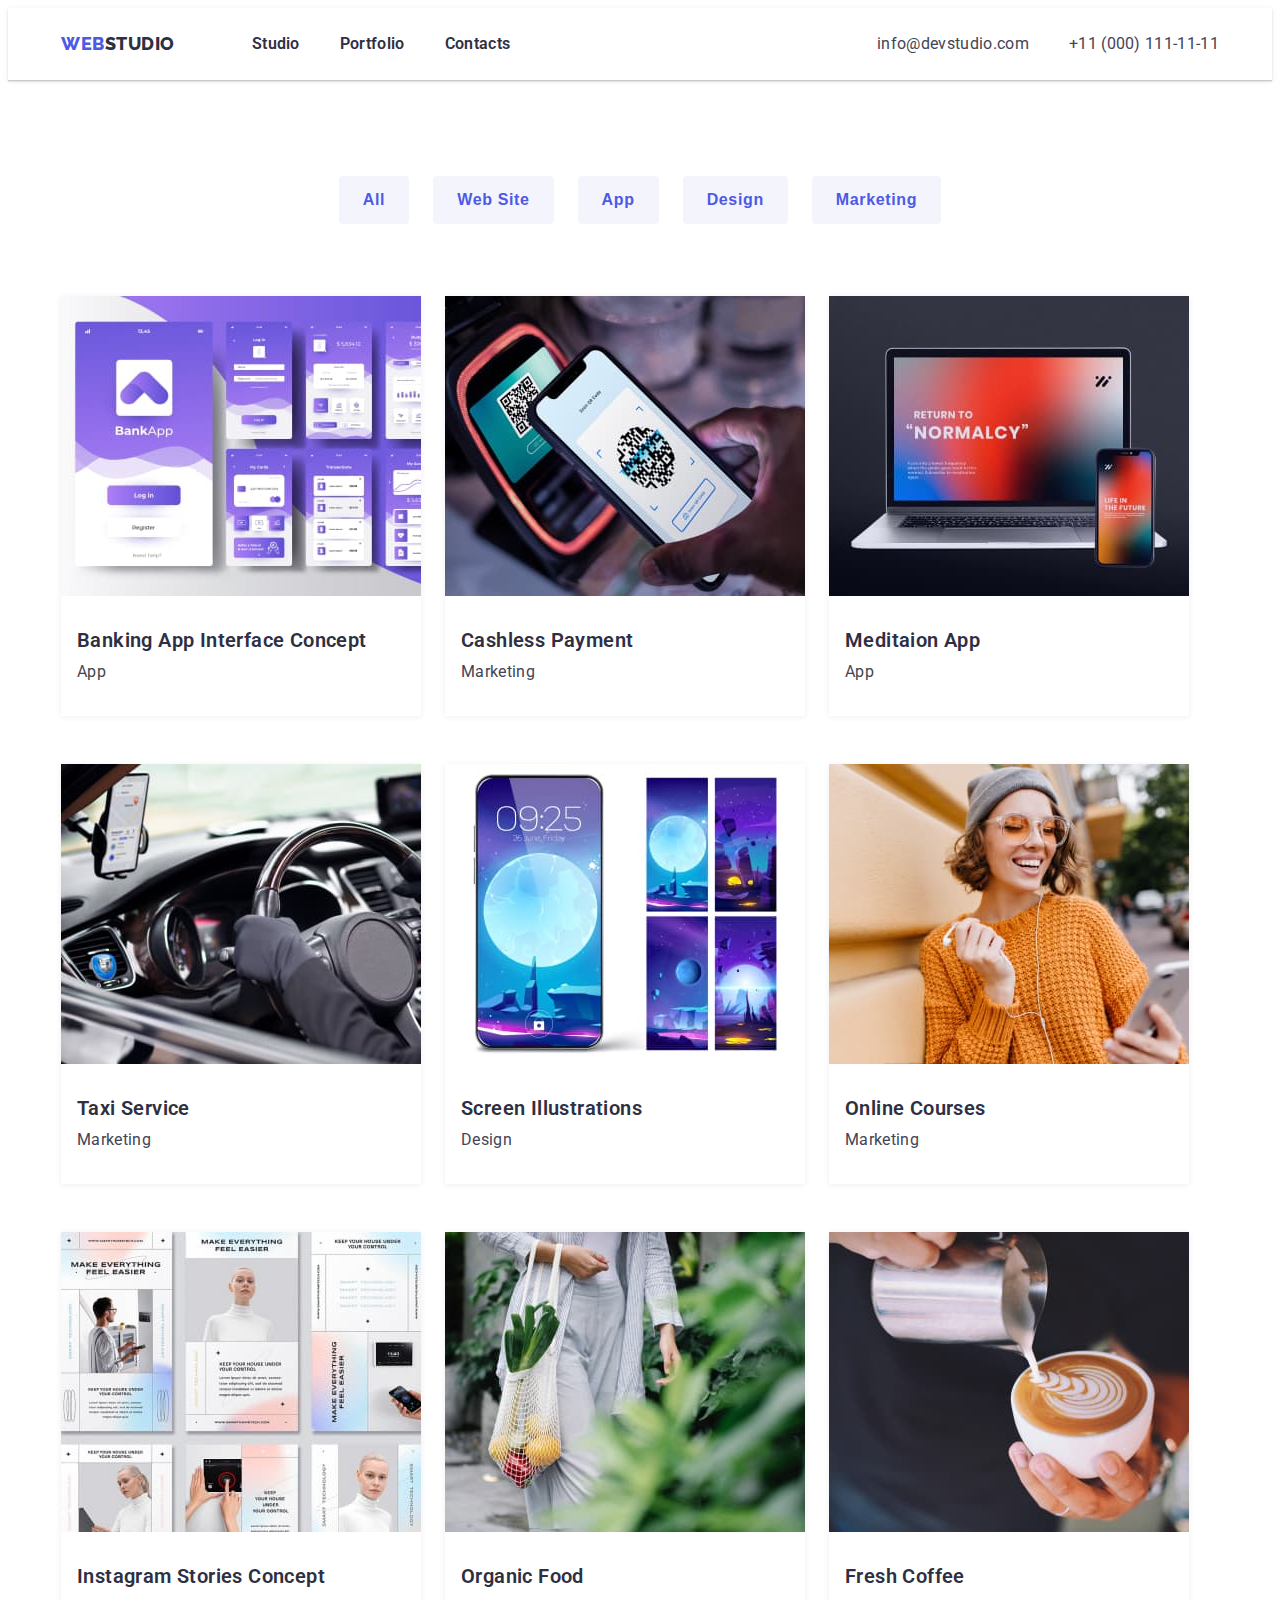
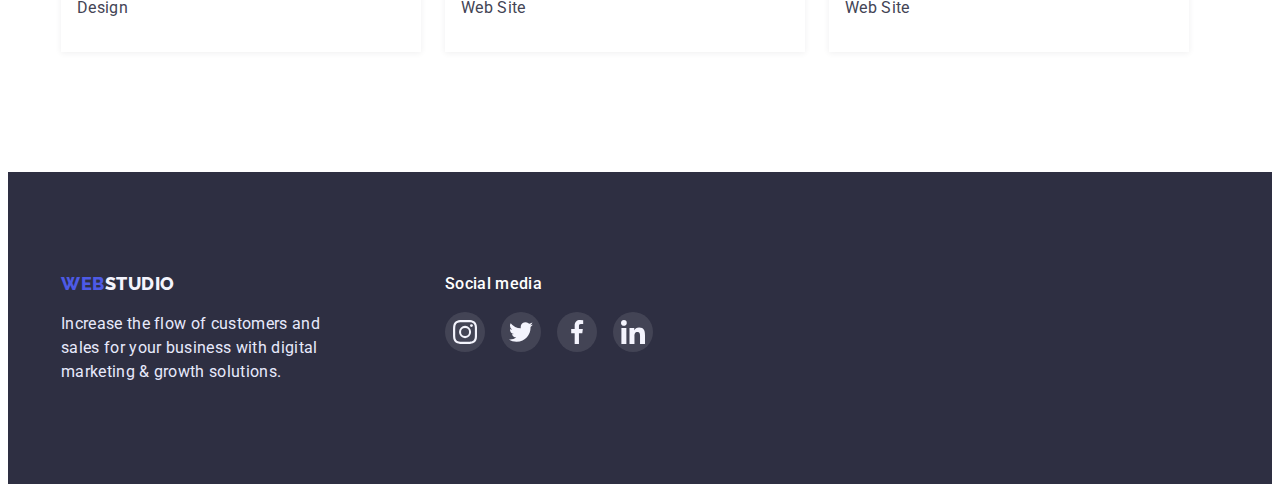
==== portfolio.html @ 005347cf "Initial commit" ====
<!DOCTYPE html>
<html lang="en">
  <head>
    <meta charset="UTF-8" />
    <meta http-equiv="X-UA-Compatible" content="IE=edge" />
    <meta name="viewport" content="width=device-width, initial-scale=1.0" />
    <title>Studio</title>
    <link
      rel="stylesheet"
      href="https://cdnjs.cloudflare.com/ajax/libs/modern-normalize/1.1.0/modern-normalize.min.css"
      integrity="sha512-wpPYUAdjBVSE4KJnH1VR1HeZfpl1ub8YT/NKx4PuQ5NmX2tKuGu6U/JRp5y+Y8XG2tV+wKQpNHVUX03MfMFn9Q=="
      crossorigin="anonymous"
      referrerpolicy="no-referrer"
    />
    <link rel="stylesheet" href="css/style.css" />
    <link rel="preconnect" href="https://fonts.googleapis.com" />
    <link rel="preconnect" href="https://fonts.gstatic.com" crossorigin />
    <link
      href="https://fonts.googleapis.com/css2?family=Raleway:wght@800&family=Roboto:wght@400;700&display=swap"
      rel="stylesheet"
    />
  </head>

  <body>
    <header class="header">
      <div class="container">
        <nav class="main-nav">
          <a class="logo list link" href="/"><span>WEB</span>STUDIO</a>
          <ul class="nav-list list">
            <li class="item">
              <a href="./index.html" class="nav-link link">Studio</a>
            </li>
            <li class="item">
              <a href="./portfolio.html" class="nav-link link">Portfolio</a>
            </li>
            <li class="item"><a href="/" class="nav-link link">Contacts</a></li>
          </ul>
        </nav>
        <ul class="contacts list">
          <li class="item">
            <a href="mailto:info@devstudio.com" class="contact link"
              >info@devstudio.com</a
            >
          </li>
          <li class="item">
            <a href="tel:+110001111111" class="contact link"
              >+11 (000) 111-11-11</a
            >
          </li>
        </ul>
      </div>
    </header>

    <main>
      <section class="portfolio section">
        <div class="container">
          <h1 class="visually-hidden">Portfolio</h1>
          <ul class="btn-list list">
            <li class="item">
              <button type="button" class="button">All</button>
            </li>
            <li class="item">
              <button type="button" class="button">Web Site</button>
            </li>
            <li class="item">
              <button type="button" class="button">App</button>
            </li>
            <li class="item">
              <button type="button" class="button">Design</button>
            </li>
            <li class="item">
              <button type="button" class="button">Marketing</button>
            </li>
          </ul>
        </div>

  <div class="container">
    <ul class="photo-items list">
      <li class="photo-element">
        <a class="portfolio-img" href="/">
          <img class="pic" width="360" height="300" src="./images/photo8.jpg" alt="App" />
        <div class="project-wrapper">
          <h3 class="name-list">Banking App Interface Concept</h3>
          <p class="description">App</p>
        </div>
        </a>
      </li>
  
      </li>
      <li class="photo-element">
        <a class="portfolio-img" href="/">
          <img class="pic" width="360" height="300" src="./images/photo9.jpg" alt="blue" />
        <div class="project-wrapper">
          <h3 class="name-list">Cashless Payment</h3>
          <p class="description">Marketing</p>
        </div>
        </a>
      </li>
  
      <li class="photo-element">
        <a class="portfolio-img" href="/">
          <img class="pic" width="360" height="300" src="./images/photo10.jpg" alt="computer" />
        <div class="project-wrapper">
          <h3 class="name-list">Meditaion App</h3>
          <p class="description">App</p>
        </div>
        </a>
      </li>
  
      <li class="photo-element">
        <a class="portfolio-img" href="/">
          <img class="pic" width="360" height="300" src="./images/photo11.jpg" alt="machine" />
        <div class="project-wrapper">
          <h3 class="name-list">Taxi Service</h3>
          <p class="description">Marketing</p>
        </div>
        </a>
      </li>
  
      <li class="photo-element">
        <a class="portfolio-img" href="/">
          <img class="pic" width="360" height="300" src="./images/photo12.jpg" alt="phone" />
        <div class="project-wrapper">
          <h3 class="name-list">Screen Illustrations</h3>
          <p class="description">Design</p>
        </div>
        </a>
      </li>
  
      <li class="photo-element">
        <a class="portfolio-img" href="/">
          <img class="pic" width="360" height="300" src="./images/photo13.jpg" alt="women" />
        <div class="project-wrapper">
          <h3 class="name-list">Online Courses</h3>
          <p class="description">Marketing</p>
        </div>
        </a>
      </li>
  
      <li class="photo-element">
        <a class="portfolio-img" href="/">
          <img class="pic" width="360" height="300" src="./images/photo14.jpg" alt="design" />
        <div class="project-wrapper">
          <h3 class="name-list">Instagram Stories Concept</h3>
          <p class="description">Design</p>
        </div>
        </a>
      </li>
  
      <li class="photo-element">
        <a class="portfolio-img" href="/">
          <img class="pic" width="360" height="300" src="./images/photo15.jpg" alt="shopper" />
        <div class="project-wrapper">
          <h3 class="name-list">Organic Food</h3>
          <p class="description">Web Site</p>
        </div>
        </a>
      </li>
  
      <li class="photo-element">
        <a class="portfolio-img" href="/">
          <img class="pic" width="360" height="300" src="./images/photo16.jpg" alt="coffe" />
        <div class="project-wrapper">
          <h3 class="name-list">Fresh Coffee</h3>
          <p class="description">Web Site</p>
        </div>
        </a>
      </li>
    </ul>
  </div>
  </section>
  </main>
        
  <footer class="footer">
    <div class="footer-container container">
      <div class="footer-secondary">
        <a class="footer-logo link list" href="/"><span>WEB</span>STUDIO</a>
        <p class="footer-copy">
          Increase the flow of customers and sales for your business with
          digital marketing & growth solutions.
        </p>
      </div>
      <div class="footer-social-link">
        <p class="footer-title">Social media</p>
        <ul class="social-link-list list">
          <li class="social-list-item">
            <a class="social-link-icon link" href="https://www.instagram.com/"><svg class="social-icon">
                <use href="./images/icons.svg#icon-instagram"></use>
              </svg>
            </a>
          </li>
          <li class="social-list-item">
            <a class="social-link-icon" href="https://www.twitter.com/"><svg class="social-icon">
                <use href="./images/icons.svg#icon-twitter"></use>
              </svg>
            </a>
          </li>
          <li class="social-list-item">
            <a class="social-link-icon" href="https://www.facebook.com/"><svg class="social-icon">
                <use href="./images/icons.svg#icon-facebook"></use>
              </svg>
            </a>
          </li>
          <li class="social-list-item">
            <a class="social-link-icon" href="https://www.linkedin.com/"><svg class="social-icon">
                <use href="./images/icons.svg#icon-linkedin"></use>
              </svg>
            </a>
          </li>
        </ul>
      </div>
    </div>
  </footer>
  </body>
  </html>
---- css/style.css ----
:root {
    --primary-text-color: #434455;
    --title-text-color: #2E2F42;
    --accent-clor: #4D5AE5;
    --primary-white-color: #FFFFFF;
    --secondary-color: #F4F4FD;
    --footer-text-color: #E7E9FC;
    --active-btm-color: #404bbf;
}

.list {
    list-style: none;
    padding: 0;
    margin: 0;
}

.link {
    text-decoration: none;
}

body {
    background-color: var(--primary-white-color);
    color: var(--primary-text-color);

    font-family: Roboto, sans-serif;
    letter-spacing: 0.02em;
    font-size: 16px;
}

img{
    display: block;
    max-width: 100%;
    height: auto;
}

.section {
    padding-top: 120px;
    padding-bottom: 120px;
}


.container {
    width: 1158px;
    margin: 0 auto;
    padding: 0 15px;
}

a {
    text-decoration: none;
}

h1,
h2,
h3,
p {
    margin: 0;
    padding: 0;
}

.header {
    box-shadow: 0px 2px 1px rgba(46, 47, 66, 0.08), 0px 1px 1px rgba(46, 47, 66, 0.16),
        0px 1px 6px rgba(46, 47, 66, 0.08);
}

/* logo */

.logo {
    font-family: 'Raleway';
    font-weight: 800;
    font-size: 18px;
    line-height: 1.33;
    letter-spacing: 0.03em;
    text-transform: uppercase;
    color: var(--title-text-color)
}

.logo {
    padding-top: 24px;
    padding-bottom: 24px;
}

.logo span {
    color: var(--accent-clor);
}

.main-nav,
header .container {
    display: flex;
    align-items: center;
}

.nav-list {
    display: flex;
    margin-left: 77px;
}

.nav-list .item:not(:last-child) {
    margin-right: 40px;
}

.nav-link {
    padding: 24px 0;
    display: block;

    font-weight: 600;
    line-height: 1.5;
    color: var(--title-text-color)
}

.nav-link:hover,
.nav-link:focus {
    color: var(--accent-clor);
}

.contacts.list {
    display: flex;
    margin-left: auto;
}

.contacts .item:last-child {
    margin-left: 40px;
}

.contact {
    padding: 24px 0;

    line-height: 1.5;
    color: var(--primary-text-color)
}


.contact:hover,
.contact:focus {
    color: var(--accent-clor)
}

.hero {
    background-image: linear-gradient(to right, rgba(46, 47, 66, 0.7), rgba(46, 47, 66, 0.7)),
        url(../images/photo17.jpg);
    background-repeat: no-repeat;
    background-position: center;
    text-align: center;
    padding-top: 192px;
    padding-bottom: 192px;
    max-width: 1440px;
    margin: 0 auto;
}

.hero-title {
    margin: 0 auto 48px;
    width: 492px;

    font-weight: 600;
    font-size: 56px;
    line-height: 1;
    color: var(--primary-white-color);
}

.btm {
    padding: 16px 32px;
    min-width: 170px;

    font-weight: 600;
    font-size: inherit;
    line-height: 1.18;
    letter-spacing: 0.04em;
    display: inline-block;

    box-shadow: 0px 4px 4px rgba(0, 0, 0, 0.15);
    border-radius: 4px;

    color: var(--primary-white-color);
    background-color: var(--accent-clor);

    cursor: pointer;
    border: none;
}

.btm:hover,
.btm:focus {
    box-shadow: 0px 1px 6px rgba(46, 47, 66, 0.08), 0px 1px 1px rgba(46, 47, 66, 0.16),
        0px 2px 1px rgba(46, 47, 66, 0.08);
}

.btm:active {
    background-color: var(--active-btm-color);
}


.visually-hidden {
    position: absolute;
    width: 1px;
    height: 1px;
    margin: -1px;
    border: 0;
    padding: 0;

    white-space: nowrap;
    clip-path: inset(100%);
    clip: rect(0 0 0 0);
    overflow: hidden;
}

.text .benefits {
    display: flex;
}

.text .item:not(:last-child) {
    margin-right: 24px;
}

.benefits-title {
    margin-bottom: 8px;
    font-weight: 600;
    font-size: 20px;
    line-height: 1.2;
    color: var(--title-text-color)
}

.benefits-text {
    margin: 0;
    width: 264px;

    line-height: 1.5;
    color: var(--primary-text-color);
}

.section-title {
    margin-bottom: 72px;

    font-weight: 600;
    font-size: 36px;
    line-height: 1.1;
    text-align: center;
    text-transform: capitalize;
    color: var(--title-text-color);
}

.affairs {
    padding-top: 0;
}

.affairs .list {
    display: flex;
}

.affairs .item:not(:last-child) {
    margin-right: 24px;
}


.subject {
    background-color: var(--secondary-color);
}
.subject .list {
    display: flex;
    text-align: center;
    gap: 24px;
}

.team-card {
    background-color: var(--primary-white-color);
    box-shadow: 0px 1px 6px rgba(46, 47, 66, 0.08), 0px 1px 1px rgba(46, 47, 66, 0.16),
        0px 2px 1px rgba(46, 47, 66, 0.08);
    border-radius: 0px 0px 4px 4px;
    padding-bottom: 32px;
}

.text .team-card:not(:last-child) {
    margin-right: 24px;
}

.team-name {
    margin-bottom: 8px;

    font-weight: 600;
    font-size: 20px;
    line-height: 1.2;
    color: var(--title-text-color);
}

.team-position {

    line-height: 1.5;
    color: var(--primary-text-color)
}


.footer {
    background-color: var(--title-text-color)
}

.footer {
    padding-top: 100px;
    padding-bottom: 100px;
}

.footer-copy {
    line-height: 1.5;
    color: var(--footer-text-color)
}

.footer-copy {
    width: 264px;
}

.footer-logo {
    font-family: 'Raleway';
    font-weight: 800;
    font-size: 18px;
    line-height: 1.33;
    letter-spacing: 0.03em;
    display: inline-block;

    margin-bottom: 16px;
    padding: 0;

    color: var(--secondary-color)
}

.footer-logo span {
    color: var(--accent-clor);
}

/* Portfolio*/

.portfolio {
    padding-top: 96px;
}

.button {
    padding: 12px 24px;

    font-weight: 600;
    font-size: inherit;
    line-height: 1.5;
    letter-spacing: 0.04em;
    display: inline-block;

    color: var(--accent-clor);
    background-color: var(--secondary-color);
    border: 1px solid var(--accent-color);
    border-radius: 4px;

    cursor: pointer;
    border: none;
}

.button:hover,
.button:focus {
    color: var(--footer-text-color);
    background-color: var(--accent-clor);
    box-shadow:0px 3px 1px rgba(0, 0, 0, 0.1), 0px 2px 1px rgba(0, 0, 0, 0.08),
     0px 2px 2px rgba(0, 0, 0, 0.12);
}

.button:active {
    background-color: var(--active-btm-color);
    box-shadow: 0px 4px 4px rgba(0, 0, 0, 0.15);
}

.button:current {
    background: var(--accent-clor);
    box-shadow: 0px 3px 1px rgba(0, 0, 0, 0.1), 0px 2px 1px rgba(0, 0, 0, 0.08),
        0px 2px 2px rgba(0, 0, 0, 0.12);
}

.btn-list {
    display: flex;
    justify-content: center;
    margin-bottom: 72px;
}

.btn-list .item:not(:last-child) {
    margin-right: 24px;
}

.photo-items {
    display: flex;
    flex-wrap: wrap;
}

.portfolio-img{
    display: block;
}

.portfolio-img:hover,
.portfolio-img:focus{
    box-shadow: 0px 1px 6px rgba(46, 47, 66, 0.08), 0px 1px 1px rgba(46, 47, 66, 0.16),
        0px 2px 1px rgba(46, 47, 66, 0.08);
}
.photo-element:not(:nth-child(3n)) {
    margin-right: 24px;
}

.photo-element:not(:nth-last-child(-n + 3)) {
    margin-bottom: 48px;
}

.photo-element {
    display: block;
    box-shadow: 0px 1px 6px rgba(46, 47, 66, 0.08);
}

.photo-element:hover,
.photo-element:focus{
box-shadow: 0px 1px 6px rgba(46, 47, 66, 0.08), 0px 1px 1px rgba(46, 47, 66, 0.16),
        0px 2px 1px rgba(46, 47, 66, 0.08);
}

.name-list {
    font-weight: 600;
    font-size: 20px;
    line-height: 1.2em;
    letter-spacing: 0.02em;
    color: var(--title-text-color)
}

.description {
    font-weight: 400;
    line-height: 1.5em;
    letter-spacing: 0.02em;
    color: var(--primary-text-color);

}
   
.description {
 margin-top: 8px;
}

.photo-items a {
    color: var(--primary-text-color)
}

.project-wrapper{
    padding: 32px 0;
    padding-left: 16px;
}

/* icon*/

.icon {
    display: flex;
    justify-content: center;
    align-items: center;
    border-radius: 4px;
    margin-bottom: 8px;
    height: 112px;
    background-color: #F4F4FD;
}

.text-icon{
    width: 106px;
    height: 60px;
}

.social-link-list-item {
    width: 40px;
    height: 40px;
}

.social-link-icon {
    background-color: var(--accent-clor);
    border-radius: 50%;
    width: 100%;
    height: 100%;

    display: inline-flex;
    align-items: center;
    justify-content: center;
}

.social-icon {
    fill: var(--secondary-color);
    width: 16px;
    height: 16px;

    display: inline-block;
    align-items: center;
}

.social-link-list {
    gap: 24px;
    justify-content: center;
    margin-top: 12px;
}

.client-list {
    display: flex;
    gap: 24px;
}

.client-list-item {
    width: 168px;
}

.client-link {
    display: inline-flex;
    width: 100%;
    height: 88px;

    justify-content: center;
    align-items: center;

    border: 1px solid #8e8f99;
    border-radius: 4px;
    fill: #8e8f99;
}

.client-icon {
    width: 104px;
    height: 56px;
}

.client-icon :hover,
.client-icon :focus {
    fill: var(--accent-clor);
}

.client-link:hover,
.client-link:focus {
    border: 1px solid var(--accent-clor);
    fill: var(--accent-clor);
}

.footer-container{
    display: flex;
}

.footer-secondary{
    margin-right: 120px;
}

.footer-title {
    color: var(--primary-white-color);
    font-weight: 500;
    line-height: 1.5;
    margin-bottom: 16px;
    letter-spacing: 0.02em;
}

.footer-social-link .social-link-list {
    display: flex;
    gap: 16px;
    margin: 0;
}

.footer-social-link .social-list-item {
    width: 40px;
    height: 40px;
}

.footer-social-link .social-link-icon {
    background-color: rgba(255, 255, 255, 0.1);
}

.footer-social-link .social-icon {
    width: 24px;
    height: 24px;
}

.footer-social-link .social-link-icon:hover,
.footer-social-link .social-link-icon:focus {
    background-color: #31d0aa;
}
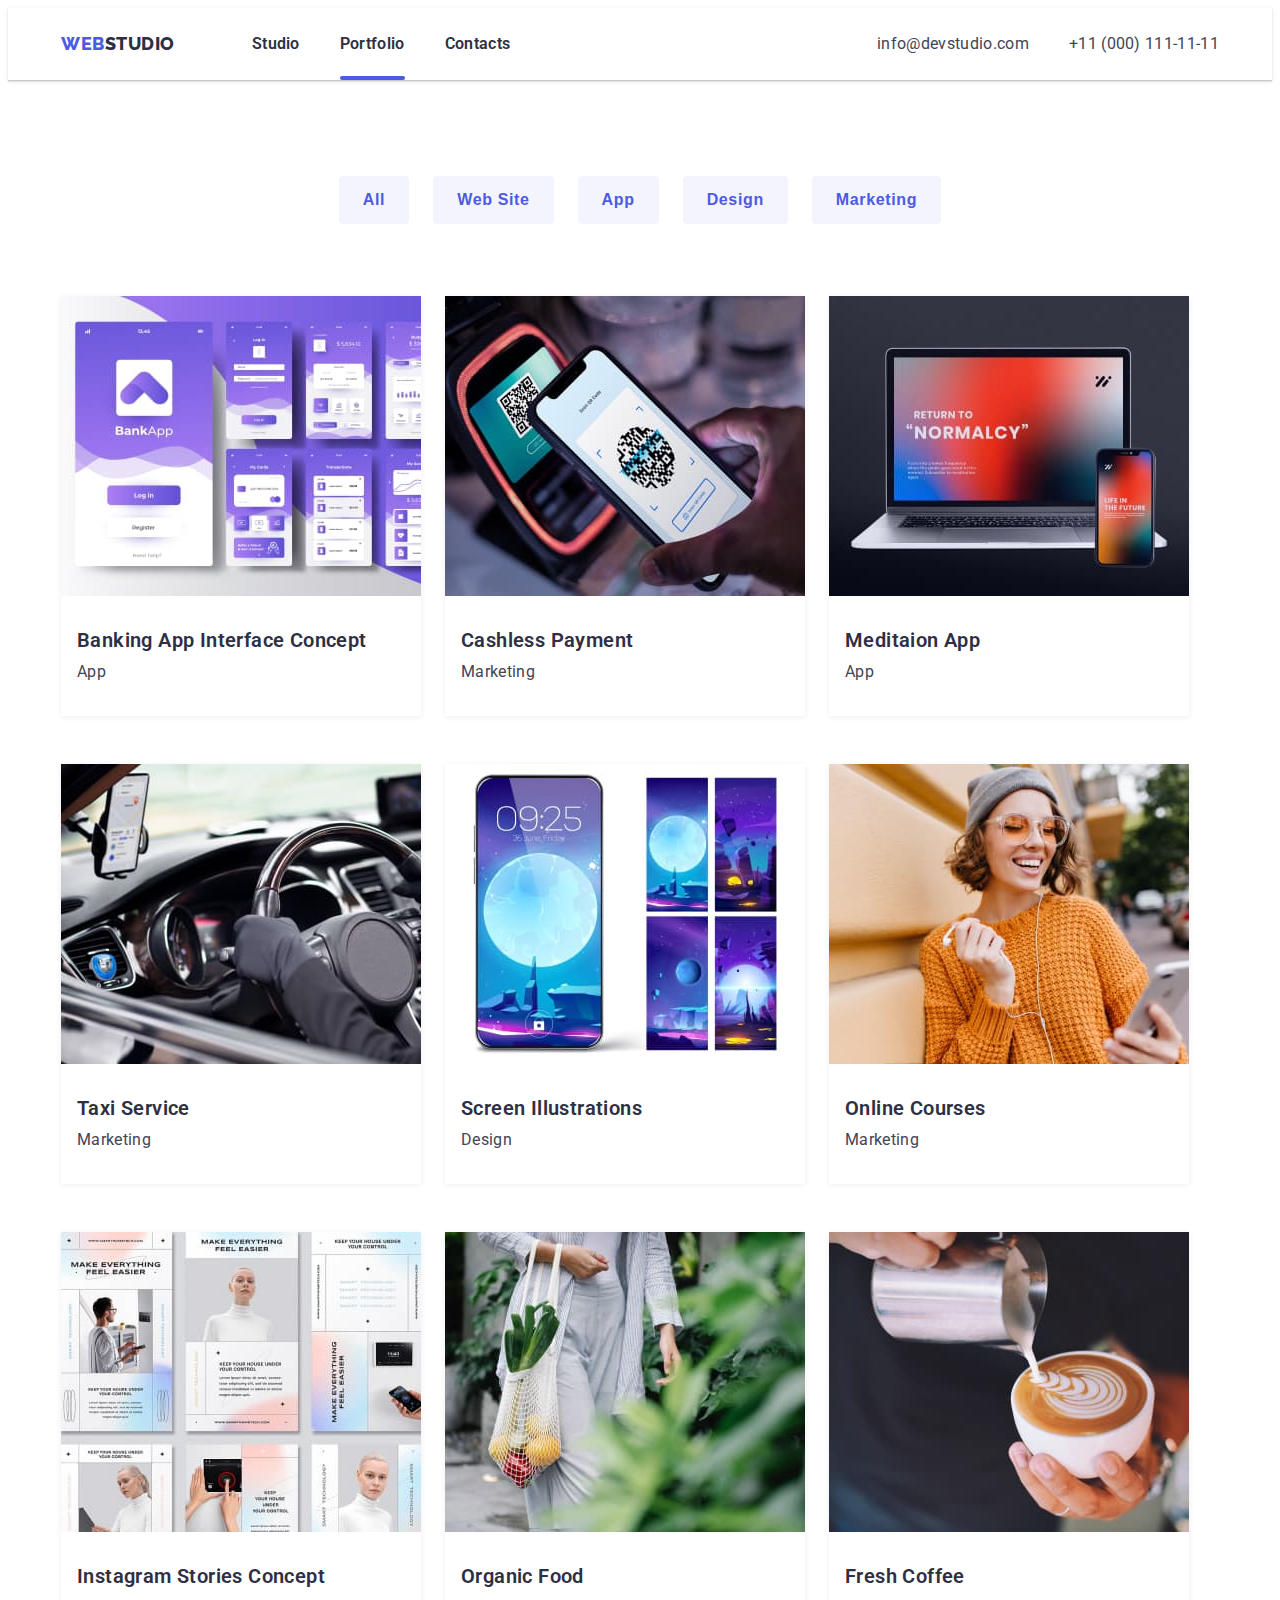
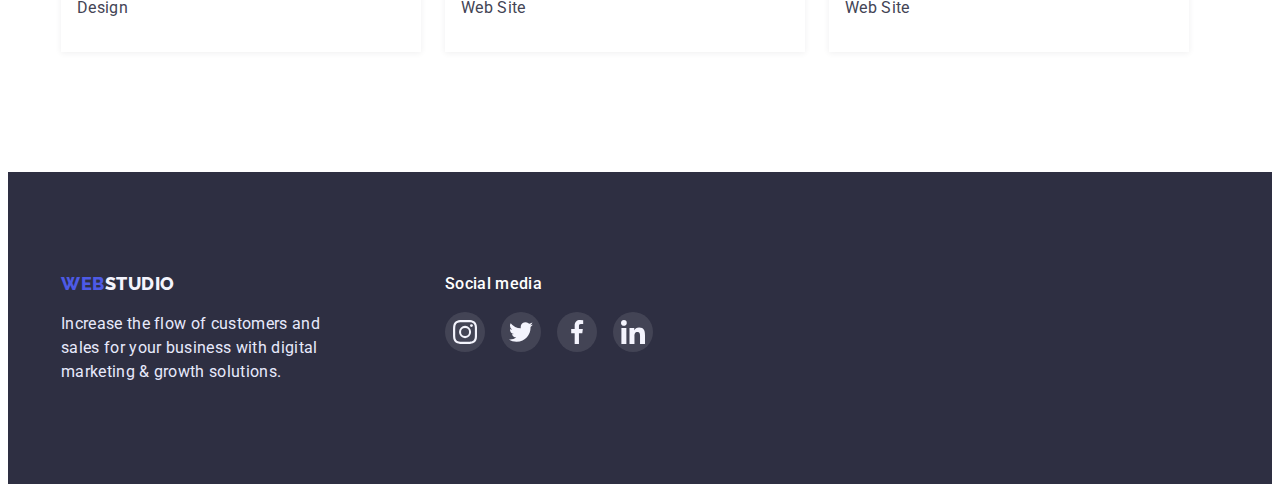
==== commit 6ebf207c: "hw5" ====
--- a/portfolio.html
+++ b/portfolio.html
@@ -31,7 +31,7 @@
               <a href="./index.html" class="nav-link link">Studio</a>
             </li>
             <li class="item">
-              <a href="./portfolio.html" class="nav-link link">Portfolio</a>
+              <a href="./portfolio.html" class="nav-link current link">Portfolio</a>
             </li>
             <li class="item"><a href="/" class="nav-link link">Contacts</a></li>
           </ul>
--- a/css/style.css
+++ b/css/style.css
@@ -104,7 +104,10 @@
 
     font-weight: 600;
     line-height: 1.5;
-    color: var(--title-text-color)
+    color: var(--title-text-color);
+    position: relative;
+ 
+    transition: color 250ms cubic-bezier(0.4, 0, 0.2, 1);
 }
 
 .nav-link:hover,
@@ -112,6 +115,18 @@
     color: var(--accent-clor);
 }
 
+.nav-link.current::after{
+content: "";
+display: block;
+position: absolute;
+left: 0;
+bottom: 0;
+height: 4px;
+background-color: var(--accent-clor);
+border-radius: 2px;
+width: 100%;
+}
+
 .contacts.list {
     display: flex;
     margin-left: auto;
@@ -125,7 +140,9 @@
     padding: 24px 0;
 
     line-height: 1.5;
-    color: var(--primary-text-color)
+    color: var(--primary-text-color);
+
+    transition: color 250ms cubic-bezier(0.4, 0, 0.2, 1);
 }
 
 
@@ -174,6 +191,8 @@
 
     cursor: pointer;
     border: none;
+
+    transition: box-shadow 250ms cubic-bezier(0.4, 0, 0.2, 1);
 }
 
 .btm:hover,
@@ -344,6 +363,11 @@
 
     cursor: pointer;
     border: none;
+ 
+    transition: color 250ms cubic-bezier(0.4, 0, 0.2, 1), 
+    background-color 250ms cubic-bezier(0.4, 0, 0.2, 1),
+    box-shadow 250ms cubic-bezier(0.4, 0, 0.2, 1);;
+    
 }
 
 .button:hover,
@@ -382,6 +406,7 @@
 
 .portfolio-img{
     display: block;
+    transition: box-shadow 250ms cubic-bezier(0.4, 0, 0.2, 1);
 }
 
 .portfolio-img:hover,
@@ -400,6 +425,7 @@
 .photo-element {
     display: block;
     box-shadow: 0px 1px 6px rgba(46, 47, 66, 0.08);
+    transition: box-shadow 250ms cubic-bezier(0.4, 0, 0.2, 1);
 }
 
 .photo-element:hover,
@@ -421,7 +447,6 @@
     line-height: 1.5em;
     letter-spacing: 0.02em;
     color: var(--primary-text-color);
-
 }
    
 .description {
@@ -505,11 +530,15 @@
     border: 1px solid #8e8f99;
     border-radius: 4px;
     fill: #8e8f99;
+
+    transition: fill 250ms cubic-bezier(0.4, 0, 0.2, 1),
+    border 250ms cubic-bezier(0.4, 0, 0.2, 1);;
 }
 
 .client-icon {
     width: 104px;
     height: 56px;
+    transition: fill 250ms cubic-bezier(0.4, 0, 0.2, 1);
 }
 
 .client-icon :hover,
@@ -552,6 +581,8 @@
 
 .footer-social-link .social-link-icon {
     background-color: rgba(255, 255, 255, 0.1);
+
+    transition: background-color 250ms cubic-bezier(0.4, 0, 0.2, 1);
 }
 
 .footer-social-link .social-icon {
@@ -563,3 +594,54 @@
 .footer-social-link .social-link-icon:focus {
     background-color: #31d0aa;
 }
+
+/* Modal */
+
+.backdrop{
+    position: fixed;
+    left: 0;
+    top: 0;
+
+    width: 100%;
+    height: 100%;
+
+    background-color: rgba(46, 47, 66, 0.4);;
+}
+
+.backdrop.is-hedden{
+    visibility: hidden;
+    opacity: 0;
+    pointer-events: none;
+}
+
+.modal{
+    position: absolute;
+    top: 50%;
+    left: 50%;
+    transform: translate(-50%, -50%);
+
+    width: 408px;
+    min-height: 576px;
+
+    background-color: var(--primary-white-color);
+    box-shadow: 0px 1px 1px rgba(0, 0, 0, 0.14), 0px 1px 3px rgba(0, 0, 0, 0.12), 0px 2px 1px rgba(0, 0, 0, 0.2);
+    border-radius: 4px;
+}
+
+.modal-btn{
+    position: absolute;
+    top: 24px;
+    right: 24px;
+
+    display: flex;
+    justify-content: center;
+    align-items: center;
+
+    width: 24px;
+    height: 24px;
+
+    background-color: #E7E9FC;
+    border: 1px solid rgba(0, 0, 0, 0.1);
+    border-radius: 50%;
+    cursor: pointer;
+}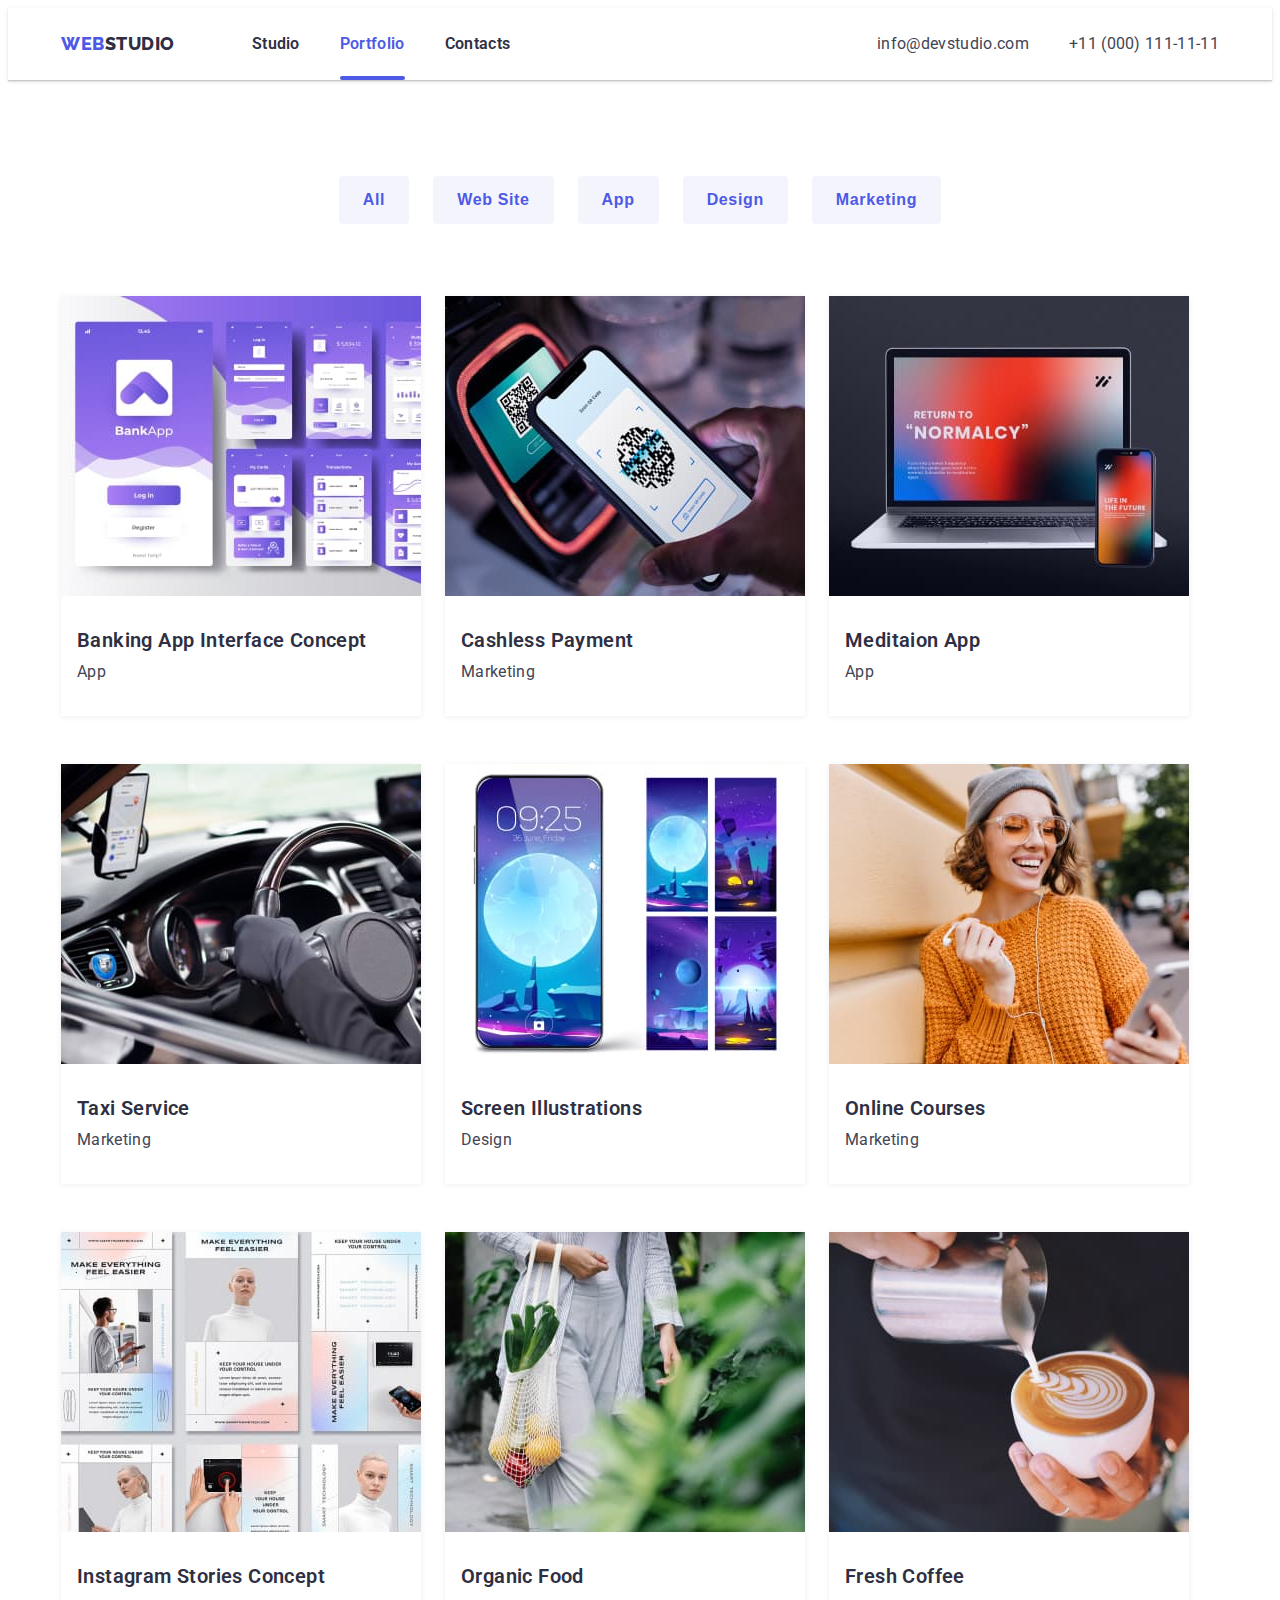
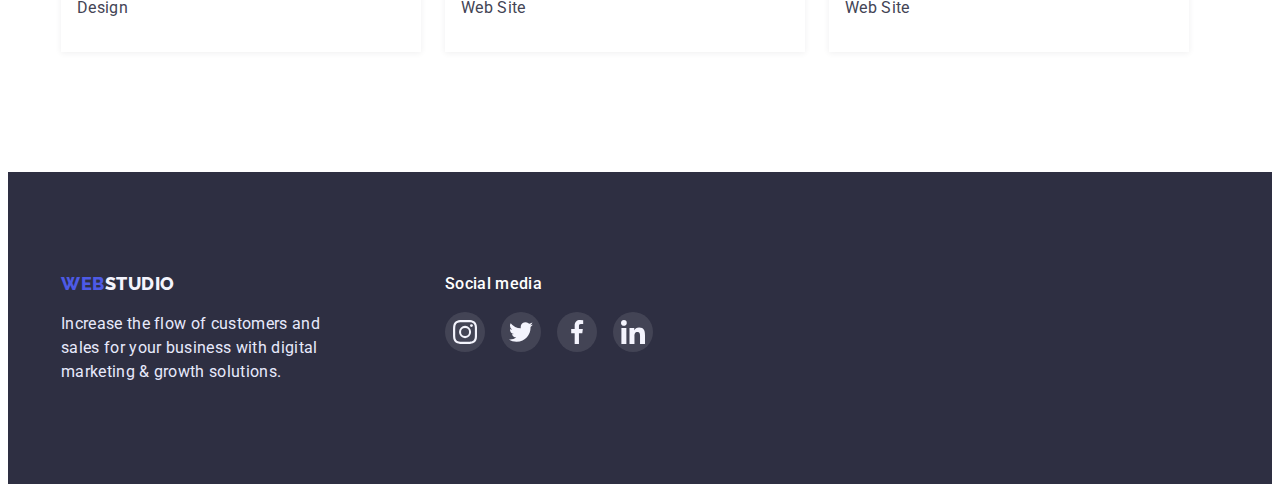
==== commit 0e6a9a7e: "fix" ====
--- a/portfolio.html
+++ b/portfolio.html
@@ -31,7 +31,7 @@
               <a href="./index.html" class="nav-link link">Studio</a>
             </li>
             <li class="item">
-              <a href="./portfolio.html" class="nav-link current link">Portfolio</a>
+              <a href="./portfolio.html" class="nav-link current light link">Portfolio</a>
             </li>
             <li class="item"><a href="/" class="nav-link link">Contacts</a></li>
           </ul>
@@ -78,7 +78,15 @@
     <ul class="photo-items list">
       <li class="photo-element">
         <a class="portfolio-img" href="/">
-          <img class="pic" width="360" height="300" src="./images/photo8.jpg" alt="App" />
+          <div class="portfolio-overlay">
+            <img class="pic" width="360" height="300" src="./images/photo8.jpg" alt="App" />
+            <div class="overlay">
+              <p class="overlay-text">
+                14 Stylish and User-Friendly App Design Concepts · Task Manager App · Calorie Tracker App · Exotic Fruit Ecommerce App ·
+                Cloud Storage App
+              </p>
+            </div>
+          </div>
         <div class="project-wrapper">
           <h3 class="name-list">Banking App Interface Concept</h3>
           <p class="description">App</p>
@@ -86,10 +94,19 @@
         </a>
       </li>
   
-      </li>
-      <li class="photo-element">
-        <a class="portfolio-img" href="/">
-          <img class="pic" width="360" height="300" src="./images/photo9.jpg" alt="blue" />
+    
+      <li class="photo-element">
+        <a class="portfolio-img" href="/">
+          <div class="portfolio-overlay">
+            <img class="pic" width="360" height="300" src="./images/photo9.jpg" alt="payment" />
+            <div class="overlay">
+              <p class="overlay-text">
+                14 Stylish and User-Friendly App Design Concepts · Task Manager App · Calorie Tracker App · Exotic Fruit Ecommerce
+                App ·
+                Cloud Storage App
+              </p>
+            </div>
+          </div>
         <div class="project-wrapper">
           <h3 class="name-list">Cashless Payment</h3>
           <p class="description">Marketing</p>
@@ -99,7 +116,16 @@
   
       <li class="photo-element">
         <a class="portfolio-img" href="/">
-          <img class="pic" width="360" height="300" src="./images/photo10.jpg" alt="computer" />
+          <div class="portfolio-overlay">
+            <img class="pic" width="360" height="300" src="./images/photo10.jpg" alt="computer" />
+            <div class="overlay">
+              <p class="overlay-text">
+                14 Stylish and User-Friendly App Design Concepts · Task Manager App · Calorie Tracker App · Exotic Fruit Ecommerce
+                App ·
+                Cloud Storage App
+              </p>
+            </div>
+          </div>
         <div class="project-wrapper">
           <h3 class="name-list">Meditaion App</h3>
           <p class="description">App</p>
@@ -109,7 +135,16 @@
   
       <li class="photo-element">
         <a class="portfolio-img" href="/">
-          <img class="pic" width="360" height="300" src="./images/photo11.jpg" alt="machine" />
+          <div class="portfolio-overlay">
+            <img class="pic" width="360" height="300" src="./images/photo11.jpg" alt="machine" />
+            <div class="overlay">
+              <p class="overlay-text">
+                14 Stylish and User-Friendly App Design Concepts · Task Manager App · Calorie Tracker App · Exotic Fruit Ecommerce
+                App ·
+                Cloud Storage App
+              </p>
+            </div>
+          </div>
         <div class="project-wrapper">
           <h3 class="name-list">Taxi Service</h3>
           <p class="description">Marketing</p>
@@ -119,7 +154,16 @@
   
       <li class="photo-element">
         <a class="portfolio-img" href="/">
-          <img class="pic" width="360" height="300" src="./images/photo12.jpg" alt="phone" />
+          <div class="portfolio-overlay">
+            <img class="pic" width="360" height="300" src="./images/photo12.jpg" alt="phone"/>
+            <div class="overlay">
+              <p class="overlay-text">
+                14 Stylish and User-Friendly App Design Concepts · Task Manager App · Calorie Tracker App · Exotic Fruit Ecommerce
+                App ·
+                Cloud Storage App
+              </p>
+            </div>
+          </div>
         <div class="project-wrapper">
           <h3 class="name-list">Screen Illustrations</h3>
           <p class="description">Design</p>
@@ -129,7 +173,16 @@
   
       <li class="photo-element">
         <a class="portfolio-img" href="/">
-          <img class="pic" width="360" height="300" src="./images/photo13.jpg" alt="women" />
+          <div class="portfolio-overlay">
+            <img class="pic" width="360" height="300" src="./images/photo13.jpg" alt="women"/>
+            <div class="overlay">
+              <p class="overlay-text">
+                14 Stylish and User-Friendly App Design Concepts · Task Manager App · Calorie Tracker App · Exotic Fruit Ecommerce
+                App ·
+                Cloud Storage App
+              </p>
+            </div>
+          </div>
         <div class="project-wrapper">
           <h3 class="name-list">Online Courses</h3>
           <p class="description">Marketing</p>
@@ -139,7 +192,16 @@
   
       <li class="photo-element">
         <a class="portfolio-img" href="/">
-          <img class="pic" width="360" height="300" src="./images/photo14.jpg" alt="design" />
+          <div class="portfolio-overlay">
+            <img class="pic" width="360" height="300" src="./images/photo14.jpg" alt="design"/>
+            <div class="overlay">
+              <p class="overlay-text">
+                14 Stylish and User-Friendly App Design Concepts · Task Manager App · Calorie Tracker App · Exotic Fruit Ecommerce
+                App ·
+                Cloud Storage App
+              </p>
+            </div>
+          </div>
         <div class="project-wrapper">
           <h3 class="name-list">Instagram Stories Concept</h3>
           <p class="description">Design</p>
@@ -149,7 +211,16 @@
   
       <li class="photo-element">
         <a class="portfolio-img" href="/">
-          <img class="pic" width="360" height="300" src="./images/photo15.jpg" alt="shopper" />
+          <div class="portfolio-overlay">
+            <img class="pic" width="360" height="300" src="./images/photo15.jpg" alt="shopper"/>
+            <div class="overlay">
+              <p class="overlay-text">
+                14 Stylish and User-Friendly App Design Concepts · Task Manager App · Calorie Tracker App · Exotic Fruit Ecommerce
+                App ·
+                Cloud Storage App
+              </p>
+            </div>
+          </div>
         <div class="project-wrapper">
           <h3 class="name-list">Organic Food</h3>
           <p class="description">Web Site</p>
@@ -159,7 +230,16 @@
   
       <li class="photo-element">
         <a class="portfolio-img" href="/">
-          <img class="pic" width="360" height="300" src="./images/photo16.jpg" alt="coffe" />
+          <div class="portfolio-overlay">
+            <img class="pic" width="360" height="300" src="./images/photo16.jpg" alt="coffe" />
+            <div class="overlay">
+              <p class="overlay-text">
+                14 Stylish and User-Friendly App Design Concepts · Task Manager App · Calorie Tracker App · Exotic Fruit Ecommerce
+                App ·
+                Cloud Storage App
+              </p>
+            </div>
+          </div>
         <div class="project-wrapper">
           <h3 class="name-list">Fresh Coffee</h3>
           <p class="description">Web Site</p>
--- a/css/style.css
+++ b/css/style.css
@@ -115,9 +115,12 @@
     color: var(--accent-clor);
 }
 
+.nav-link.light{
+    color:var(--accent-clor)
+}
+
 .nav-link.current::after{
 content: "";
-display: block;
 position: absolute;
 left: 0;
 bottom: 0;
@@ -299,7 +302,6 @@
 }
 
 .team-position {
-
     line-height: 1.5;
     color: var(--primary-text-color)
 }
@@ -495,6 +497,11 @@
     justify-content: center;
 }
 
+.social-link-icon:hover,
+.social-link-icon:focus{
+    background-color: var(--active-btm-color);
+}
+
 .social-icon {
     fill: var(--secondary-color);
     width: 16px;
@@ -538,7 +545,6 @@
 .client-icon {
     width: 104px;
     height: 56px;
-    transition: fill 250ms cubic-bezier(0.4, 0, 0.2, 1);
 }
 
 .client-icon :hover,
@@ -605,10 +611,13 @@
     width: 100%;
     height: 100%;
 
-    background-color: rgba(46, 47, 66, 0.4);;
-}
-
-.backdrop.is-hedden{
+    background-color: rgba(46, 47, 66, 0.4);
+
+    transition: visibility 250ms cubic-bezier(0.4, 0, 0.2, 1),
+    opacity 250ms cubic-bezier(0.4, 0, 0.2, 1);
+}
+
+.backdrop.is-hidden{
     visibility: hidden;
     opacity: 0;
     pointer-events: none;
@@ -644,4 +653,34 @@
     border: 1px solid rgba(0, 0, 0, 0.1);
     border-radius: 50%;
     cursor: pointer;
-}+}
+
+/* Overlay */
+
+.portfolio-overlay{
+    position: relative;
+    overflow: hidden;
+}
+
+.overlay {
+    position: absolute;
+    top: 0;
+    left: 0;
+    width: 100%;
+    height: 100%;
+    padding: 40px 32px;
+    background-color: var(--accent-clor);
+    transform: translateY(100%);
+    transition: transform 250ms cubic-bezier(0.4, 0, 0.2, 1);
+}
+
+.portfolio-img:hover .overlay,
+.portfolio-img:focus .overlay {
+    transform: translateY(0);
+}
+
+.overlay-text{
+    line-height: 1.5;
+    letter-spacing: 0.02em;
+    color: var(--primary-white-color);
+}
